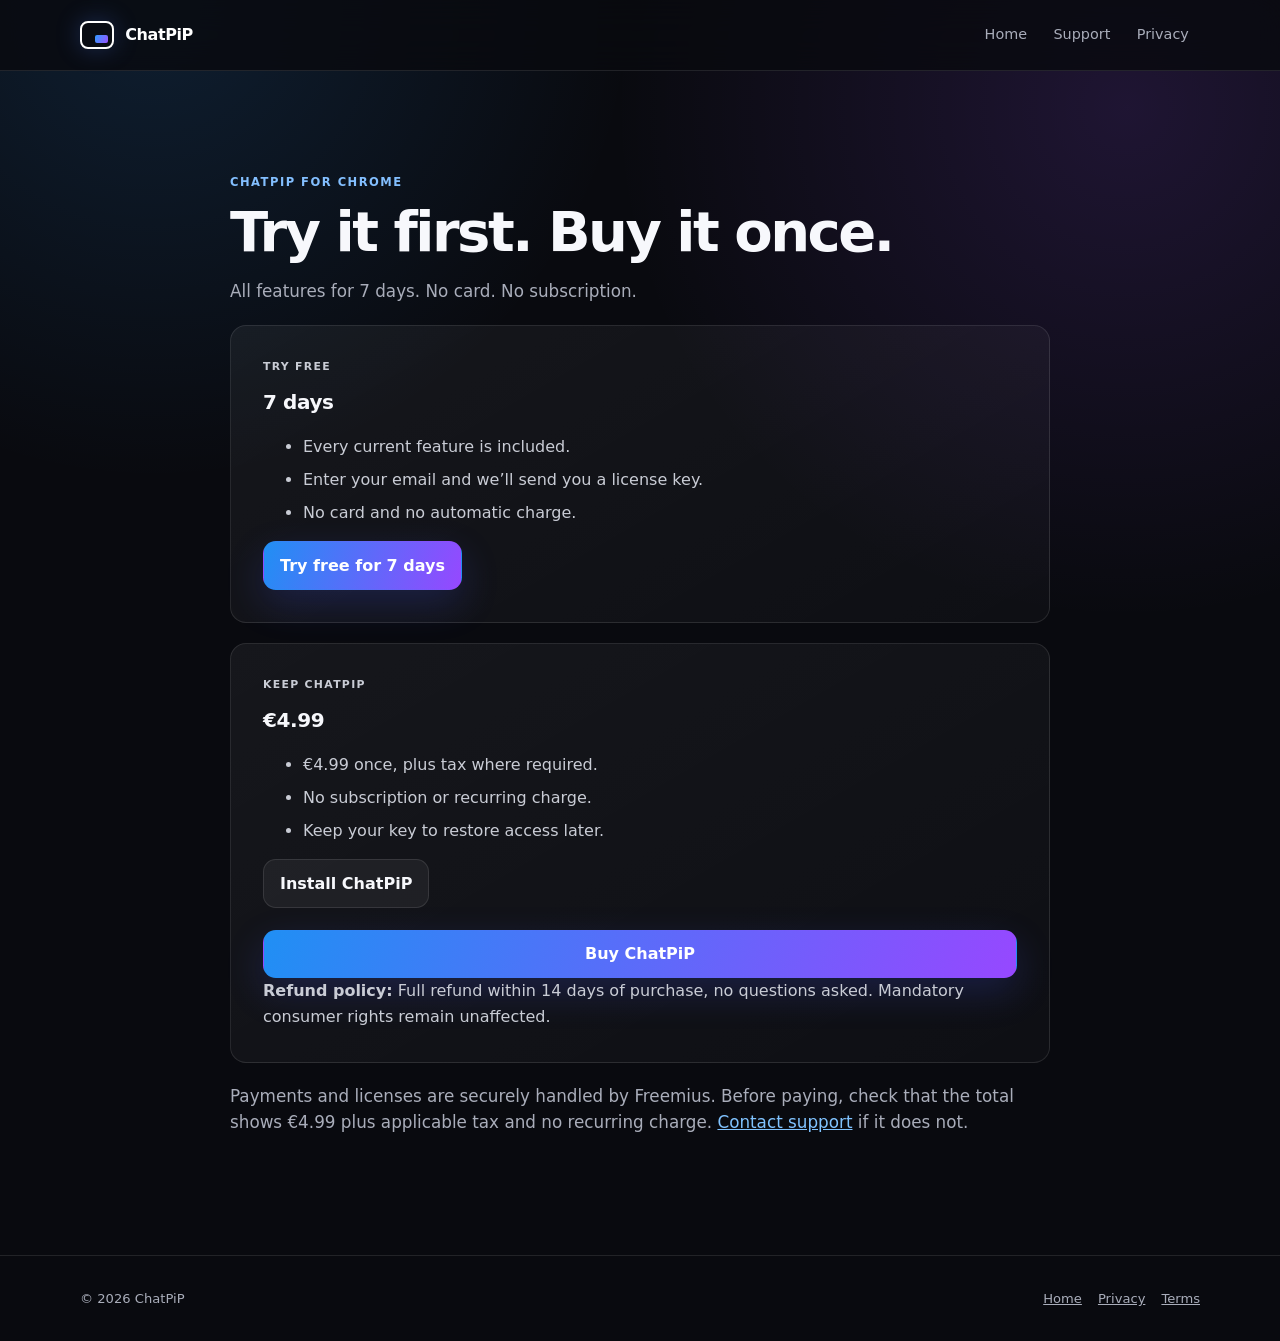
==== chatpip/buy.html @ f103b869 "Publish the ChatPiP website" ====
<!doctype html>
<html lang="en">
  <head>
    <meta charset="utf-8">
    <meta name="viewport" content="width=device-width, initial-scale=1">
    <meta name="description" content="Try ChatPiP free for 7 days or buy it once for Chrome.">
    <meta name="theme-color" content="#090a0f">
    <title>Buy ChatPiP for Chrome</title>
    <link rel="stylesheet" href="styles.css">
  </head>
  <body>
    <a class="skip-link" href="#main">Skip to content</a>
    <header class="site-header">
      <nav class="nav" aria-label="Main navigation">
        <a class="brand" href="index.html" aria-label="ChatPiP home"><span class="brand-mark" aria-hidden="true"></span><span>ChatPiP</span></a>
        <div class="nav-links"><a href="index.html">Home</a><a href="support.html">Support</a><a href="privacy.html">Privacy</a></div>
      </nav>
    </header>

    <main class="legal" id="main">
      <p class="eyebrow">ChatPiP for Chrome</p>
      <h1>Try it first. Buy it once.</h1>
      <p class="legal-lead">All features for 7 days. No card. No subscription.</p>

      <section class="legal-card purchase-summary">
        <p class="plan-name">Try free</p>
        <h2>7 days</h2>
        <ul>
          <li>Every current feature is included.</li>
          <li>Enter your email and we’ll send you a license key.</li>
          <li>No card and no automatic charge.</li>
        </ul>
        <a class="button button-primary trial-action" href="https://checkout.freemius.com/app/36809/plan/61021/?billing_cycle=lifetime&amp;currency=eur&amp;disable_licenses_selector=true&amp;licenses=1&amp;show_upsells=false&amp;trial=free">Try free for 7 days</a>
      </section>

      <section class="legal-card purchase-summary">
        <p class="plan-name">Keep ChatPiP</p>
        <h2>€4.99</h2>
        <ul>
          <li>€4.99 once, plus tax where required.</li>
          <li>No subscription or recurring charge.</li>
          <li>Keep your key to restore access later.</li>
        </ul>
        <a class="button button-secondary" data-store-link="chrome" href="https://chromewebstore.google.com/detail/afnglohgkkpmbeggclalkohkdjbfadai">Install ChatPiP</a>
        <a class="button button-primary plan-action" href="https://checkout.freemius.com/app/36809/plan/61021/?billing_cycle=lifetime&amp;currency=eur&amp;disable_licenses_selector=true&amp;licenses=1&amp;show_upsells=false">Buy ChatPiP</a>
        <p><strong>Refund policy:</strong> <span data-owner-field="chrome-refund-policy">Full refund within 14 days of purchase, no questions asked.</span> Mandatory consumer rights remain unaffected.</p>
      </section>

      <section class="legal-card" id="post-purchase" hidden>
        <h2 id="completion-title">Your key is ready</h2>
        <ol>
          <li>Check <strong id="buyer-email">your email</strong> for the license key.</li>
          <li>Paste it into ChatPiP under “Activate access”.</li>
        </ol>
        <button class="button button-primary" id="open-activation" type="button">Open ChatPiP activation</button>
        <button class="button button-secondary" id="resend-email" type="button" hidden>Resend license email</button>
        <p id="open-activation-fallback" hidden>Open ChatPiP from the Chrome toolbar, open the access page and paste your key under <strong>Activate access</strong>.</p>
      </section>

      <p class="legal-lead">Payments and licenses are securely handled by Freemius. Before paying, check that the total shows €4.99 plus applicable tax and no recurring charge. <a class="inline-link" href="support.html">Contact support</a> if it does not.</p>
    </main>

    <footer class="site-footer"><div class="footer-inner"><span>© 2026 ChatPiP</span><div class="footer-links"><a href="index.html">Home</a><a href="privacy.html">Privacy</a><a href="terms.html">Terms</a></div></div></footer>

    <script type="application/json" id="chatpip-commerce">{"productId":"36809","planId":"61021","extensionId":"afnglohgkkpmbeggclalkohkdjbfadai"}</script>
    <script src="https://checkout.freemius.com/js/v1/" defer></script>
    <script>
      // Progressive enhancement: without this script (or before the values are
      // configured) the checkout button stays a plain link to the Freemius
      // Hosted Checkout, and no post-purchase panel is shown.
      window.addEventListener("DOMContentLoaded", () => {
        let commerce = null;
        try {
          commerce = JSON.parse(document.getElementById("chatpip-commerce").textContent);
        } catch (error) {
          return;
        }
        const configured = value => typeof value === "string" && value !== "" && !value.includes("{{");
        const panel = document.getElementById("post-purchase");
        const completionTitle = document.getElementById("completion-title");
        const buyerEmail = document.getElementById("buyer-email");
        const openActivation = document.getElementById("open-activation");
        const openFallback = document.getElementById("open-activation-fallback");
        const resendButton = document.getElementById("resend-email");
        let resendEndpoint = "";

        function showCompletion(data) {
          completionTitle.textContent = data?.trial ? "Your free trial is ready" : "Your purchase is ready";
          if (typeof data?.user?.email === "string" && data.user.email) buyerEmail.textContent = data.user.email;
          resendEndpoint = typeof data?.user?.resend_email_endpoint === "string" ? data.user.resend_email_endpoint : "";
          resendButton.hidden = resendEndpoint === "";
          panel.hidden = false;
          panel.scrollIntoView({ behavior: "smooth" });
        }

        openActivation.addEventListener("click", async () => {
          const runtime = window.chrome && window.chrome.runtime;
          if (!configured(commerce.extensionId) || !runtime || typeof runtime.sendMessage !== "function") {
            openFallback.hidden = false;
            return;
          }
          try {
            const reply = await runtime.sendMessage(commerce.extensionId, { type: "CHATPIP_OPEN_ACTIVATION" });
            openFallback.hidden = reply && reply.ok === true;
          } catch (error) {
            openFallback.hidden = false;
          }
        });

        resendButton.addEventListener("click", async () => {
          if (!resendEndpoint) return;
          resendButton.disabled = true;
          try {
            await fetch(resendEndpoint, { method: "POST" });
            resendButton.textContent = "License email sent again";
          } catch (error) {
            resendButton.disabled = false;
          }
        });

        const purchaseAction = document.querySelector(".plan-action");
        const trialAction = document.querySelector(".trial-action");
        if (!purchaseAction || !trialAction || !configured(commerce.productId) || !configured(commerce.planId) || !window.FS || !window.FS.Checkout) return;
        const checkout = new window.FS.Checkout({ product_id: commerce.productId });
        const openCheckout = (event, trial = false) => {
          event.preventDefault();
          checkout.open({
            plan_id: commerce.planId,
            billing_cycle: "lifetime",
            currency: "eur",
            licenses: 1,
            disable_licenses_selector: true,
            show_upsells: false,
            language: "auto",
            ...(trial ? { trial: "free" } : {}),
            purchaseCompleted: showCompletion,
            success: showCompletion
          });
        };
        purchaseAction.addEventListener("click", event => openCheckout(event));
        trialAction.addEventListener("click", event => openCheckout(event, true));
      });
    </script>
  </body>
</html>
---- chatpip/styles.css ----
:root {
  color-scheme: dark;
  --bg: #090a0f;
  --panel: #12131b;
  --panel-strong: #171923;
  --line: rgba(255, 255, 255, 0.1);
  --muted: #a9adba;
  --text: #f7f8fc;
  --blue: #2f9cff;
  --purple: #9b52ff;
  --green: #64dda7;
  --max: 1120px;
  font-family: Inter, ui-sans-serif, system-ui, -apple-system, BlinkMacSystemFont, "Segoe UI", sans-serif;
  font-synthesis: none;
}

* {
  box-sizing: border-box;
}

html {
  scroll-behavior: smooth;
}

body {
  min-width: 320px;
  margin: 0;
  color: var(--text);
  background:
    radial-gradient(circle at 12% 0%, rgba(47, 156, 255, 0.14), transparent 30rem),
    radial-gradient(circle at 88% 8%, rgba(155, 82, 255, 0.15), transparent 32rem),
    var(--bg);
  line-height: 1.6;
}

a {
  color: inherit;
}

a:focus-visible,
button:focus-visible,
summary:focus-visible {
  outline: 3px solid var(--blue);
  outline-offset: 4px;
}

.skip-link {
  position: fixed;
  z-index: 100;
  top: 1rem;
  left: 1rem;
  padding: 0.65rem 0.9rem;
  color: #08090d;
  background: white;
  border-radius: 0.6rem;
  transform: translateY(-200%);
}

.skip-link:focus {
  transform: none;
}

.site-header {
  position: relative;
  z-index: 10;
  border-bottom: 1px solid var(--line);
  background: rgba(9, 10, 15, 0.82);
  backdrop-filter: blur(18px);
}

.nav,
.footer-inner,
.section,
.hero,
.legal {
  width: min(calc(100% - 2rem), var(--max));
  margin-inline: auto;
}

.nav {
  min-height: 70px;
  display: flex;
  align-items: center;
  justify-content: space-between;
  gap: 1.25rem;
}

.brand {
  display: inline-flex;
  align-items: center;
  gap: 0.7rem;
  color: white;
  font-weight: 760;
  letter-spacing: -0.025em;
  text-decoration: none;
}

.brand-mark {
  position: relative;
  width: 34px;
  height: 28px;
  border: 2px solid white;
  border-radius: 8px;
  box-shadow: 0 0 24px rgba(81, 133, 255, 0.25);
}

.brand-mark::after {
  content: "";
  position: absolute;
  right: 4px;
  bottom: 4px;
  width: 13px;
  height: 8px;
  border-radius: 2px;
  background: linear-gradient(120deg, var(--blue), var(--purple));
}

.nav-links {
  display: flex;
  flex-wrap: wrap;
  justify-content: flex-end;
  gap: 0.25rem;
}

.nav-links a {
  padding: 0.45rem 0.7rem;
  color: var(--muted);
  border-radius: 0.6rem;
  font-size: 0.9rem;
  text-decoration: none;
}

.nav-links a:hover,
.nav-links a[aria-current="page"] {
  color: white;
  background: rgba(255, 255, 255, 0.07);
}

.hero {
  min-height: 650px;
  display: grid;
  grid-template-columns: minmax(0, 0.92fr) minmax(430px, 1.08fr);
  align-items: center;
  gap: clamp(2rem, 6vw, 5.25rem);
  padding-block: clamp(4rem, 9vw, 7rem);
}

.eyebrow,
.status-pill {
  text-transform: uppercase;
  letter-spacing: 0.13em;
  font-size: 0.72rem;
  font-weight: 760;
}

.eyebrow {
  color: #83bfff;
}

h1,
h2,
h3,
p {
  margin-top: 0;
}

h1 {
  max-width: 12ch;
  margin-bottom: 1.35rem;
  font-size: clamp(3rem, 7vw, 5.8rem);
  line-height: 0.96;
  letter-spacing: -0.065em;
}

.gradient-text {
  color: transparent;
  background: linear-gradient(105deg, #70c7ff 5%, #ba75ff 80%);
  background-clip: text;
}

.hero-copy {
  max-width: 56ch;
  color: #c8cbd5;
  font-size: clamp(1rem, 2vw, 1.15rem);
}

.actions,
.store-status {
  display: flex;
  flex-wrap: wrap;
  gap: 0.7rem;
}

.actions {
  margin: 2rem 0 1.4rem;
}

.platform-note {
  max-width: 58ch;
  margin-top: 0.8rem;
  color: var(--muted);
  font-size: 0.78rem;
  line-height: 1.5;
}

.button {
  display: inline-flex;
  min-height: 46px;
  align-items: center;
  justify-content: center;
  padding: 0.65rem 1rem;
  border: 1px solid var(--line);
  border-radius: 0.8rem;
  font-weight: 720;
  text-decoration: none;
}

.button-primary {
  color: white;
  border-color: transparent;
  background: linear-gradient(110deg, #208ff4, #9648ff);
  box-shadow: 0 14px 38px rgba(68, 91, 255, 0.2);
}

.button-secondary {
  background: rgba(255, 255, 255, 0.055);
}

.button:hover {
  transform: translateY(-1px);
  filter: brightness(1.08);
}

.status-pill {
  display: inline-flex;
  align-items: center;
  gap: 0.45rem;
  padding: 0.45rem 0.65rem;
  color: var(--muted);
  border: 1px solid var(--line);
  border-radius: 999px;
  background: rgba(255, 255, 255, 0.035);
}

.status-dot {
  width: 7px;
  height: 7px;
  border-radius: 50%;
  background: var(--green);
  box-shadow: 0 0 12px rgba(100, 221, 167, 0.8);
}

.status-dot.planned {
  background: #b995ff;
  box-shadow: 0 0 12px rgba(185, 149, 255, 0.65);
}

.product-frame {
  position: relative;
  min-width: 0;
  overflow: hidden;
  border: 1px solid rgba(255, 255, 255, 0.15);
  border-radius: 1.2rem;
  background: #11121a;
  box-shadow: 0 40px 90px rgba(0, 0, 0, 0.46);
  transform: rotate(1.4deg);
}

.product-header,
.product-toolbar {
  display: flex;
  align-items: center;
  gap: 0.55rem;
  padding: 0.7rem 0.85rem;
  border-bottom: 1px solid var(--line);
}

.product-header {
  min-height: 43px;
  color: #c9ccd6;
  font-size: 0.78rem;
}

.traffic {
  width: 8px;
  height: 8px;
  border-radius: 50%;
  background: #4d5060;
  box-shadow: 14px 0 #4d5060, 28px 0 #4d5060;
  margin-right: 1.75rem;
}

.product-toolbar {
  justify-content: space-between;
  color: #e8e9ee;
  font-size: 0.76rem;
  font-weight: 700;
}

.toolbar-tag {
  padding: 0.25rem 0.5rem;
  border: 1px solid var(--line);
  border-radius: 0.4rem;
  color: #b9bdca;
}

.product-main {
  display: grid;
  grid-template-columns: minmax(0, 1fr) 34%;
  min-height: 360px;
}

.video-demo {
  position: relative;
  overflow: hidden;
  min-height: 360px;
  background:
    linear-gradient(180deg, transparent 60%, rgba(0, 0, 0, 0.58)),
    radial-gradient(circle at 62% 42%, rgba(121, 92, 255, 0.72), transparent 18%),
    linear-gradient(145deg, #233455 0 30%, #171b32 30% 55%, #382054 55%);
}

.video-demo::before,
.video-demo::after {
  content: "";
  position: absolute;
  border-radius: 50%;
  background: rgba(81, 170, 255, 0.65);
  filter: blur(1px);
}

.video-demo::before {
  width: 190px;
  height: 190px;
  top: 27%;
  left: 12%;
}

.video-demo::after {
  width: 130px;
  height: 130px;
  top: 16%;
  right: 10%;
  background: rgba(184, 77, 255, 0.55);
}

.live-label {
  position: absolute;
  z-index: 2;
  top: 0.9rem;
  left: 0.9rem;
  padding: 0.25rem 0.45rem;
  border-radius: 0.35rem;
  background: #ed3d66;
  font-size: 0.62rem;
  font-weight: 800;
}

.video-caption {
  position: absolute;
  z-index: 2;
  right: 1rem;
  bottom: 0.8rem;
  left: 1rem;
  display: flex;
  align-items: flex-end;
  justify-content: space-between;
  gap: 1rem;
  font-size: 0.72rem;
}

.video-caption strong {
  display: block;
  font-size: 0.92rem;
}

.chat-demo {
  display: flex;
  flex-direction: column;
  min-width: 0;
  background: #15161e;
}

.chat-title {
  padding: 0.75rem;
  border-bottom: 1px solid var(--line);
  font-size: 0.72rem;
  font-weight: 780;
}

.chat-lines {
  display: flex;
  flex: 1;
  flex-direction: column;
  justify-content: flex-end;
  gap: 0.8rem;
  padding: 0.75rem;
  color: #d4d6df;
  font-size: 0.68rem;
  line-height: 1.35;
}

.chat-lines p {
  margin: 0;
}

.chat-lines strong {
  color: #6ac5ff;
}

.chat-lines p:nth-child(2) strong,
.chat-lines p:nth-child(5) strong {
  color: #b77aff;
}

.chat-input {
  margin: 0.7rem;
  padding: 0.55rem;
  border: 1px solid #555967;
  border-radius: 0.4rem;
  color: #9296a4;
  font-size: 0.65rem;
}

.section {
  padding-block: clamp(4rem, 8vw, 6.5rem);
}

.section + .section {
  border-top: 1px solid var(--line);
}

.section-heading {
  max-width: 720px;
  margin-bottom: 2.5rem;
}

.section h2,
.legal h1 {
  margin-bottom: 1rem;
  font-size: clamp(2rem, 5vw, 3.5rem);
  line-height: 1.05;
  letter-spacing: -0.045em;
}

.section-heading p,
.legal-lead {
  color: var(--muted);
  font-size: 1.05rem;
}

.feature-grid {
  display: grid;
  grid-template-columns: repeat(3, minmax(0, 1fr));
  gap: 0.9rem;
}

.card,
.legal-card,
details {
  border: 1px solid var(--line);
  border-radius: 1rem;
  background: linear-gradient(150deg, rgba(255, 255, 255, 0.055), rgba(255, 255, 255, 0.025));
}

.card {
  position: relative;
  min-height: 190px;
  padding: 1.25rem;
}

.card-tier,
.plan-name {
  color: #82c4ff;
  font-size: 0.68rem;
  font-weight: 800;
  letter-spacing: 0.12em;
  text-transform: uppercase;
}

.card-tier {
  position: absolute;
  top: 1.15rem;
  right: 1.15rem;
}

.card-tier.premium,
.premium-plan-card .plan-name {
  color: #c198ff;
}

.card-icon {
  display: grid;
  width: 36px;
  height: 36px;
  place-items: center;
  margin-bottom: 1.8rem;
  border-radius: 0.7rem;
  color: #bf9cff;
  background: rgba(155, 82, 255, 0.12);
  font-weight: 800;
}

.card h3 {
  margin-bottom: 0.5rem;
  font-size: 1rem;
}

.card p {
  margin: 0;
  color: var(--muted);
  font-size: 0.9rem;
}

.plan-grid {
  display: grid;
  grid-template-columns: repeat(2, minmax(0, 1fr));
  gap: 1rem;
}

.plan-grid-single {
  grid-template-columns: minmax(0, 32rem);
}

.plan-card {
  padding: clamp(1.3rem, 4vw, 2rem);
  border: 1px solid var(--line);
  border-radius: 1.2rem;
  background: linear-gradient(150deg, rgba(255, 255, 255, 0.055), rgba(255, 255, 255, 0.025));
}

.premium-plan-card {
  border-color: rgba(155, 82, 255, 0.4);
  background: linear-gradient(145deg, rgba(155, 82, 255, 0.13), rgba(255, 255, 255, 0.025));
}

.plan-card h3 {
  margin-bottom: 1.2rem;
  font-size: 1.3rem;
}

.plan-card ul {
  display: grid;
  gap: 0.55rem;
  margin: 0;
  padding-left: 1.2rem;
  color: var(--muted);
}

.plan-action {
  width: 100%;
  margin-top: 1.4rem;
}

.privacy-banner {
  display: grid;
  grid-template-columns: 1fr auto;
  align-items: center;
  gap: 2rem;
  padding: clamp(1.5rem, 4vw, 2.5rem);
  border: 1px solid rgba(100, 221, 167, 0.22);
  border-radius: 1.2rem;
  background: linear-gradient(130deg, rgba(100, 221, 167, 0.09), rgba(47, 156, 255, 0.06));
}

.privacy-banner h2 {
  margin-bottom: 0.6rem;
  font-size: clamp(1.7rem, 4vw, 2.6rem);
}

.privacy-banner p {
  max-width: 65ch;
  margin: 0;
  color: #bec4ca;
}

.site-footer {
  border-top: 1px solid var(--line);
}

.footer-inner {
  display: flex;
  align-items: flex-start;
  justify-content: space-between;
  gap: 2rem;
  padding-block: 2rem;
  color: var(--muted);
  font-size: 0.82rem;
}

.footer-links {
  display: flex;
  flex-wrap: wrap;
  justify-content: flex-end;
  gap: 1rem;
}

.footer-links a:hover {
  color: white;
}

.legal {
  max-width: 820px;
  padding-block: clamp(3.5rem, 8vw, 6.5rem);
}

.legal h1 {
  max-width: none;
}

.legal-meta {
  margin-bottom: 2.5rem;
  color: #7eddb0;
  font-size: 0.82rem;
  font-weight: 720;
}

.legal-card {
  margin: 1.25rem 0;
  padding: clamp(1.2rem, 4vw, 2rem);
}

.legal-card h2 {
  margin-bottom: 0.7rem;
  font-size: 1.25rem;
  letter-spacing: -0.02em;
}

.legal-card h3 {
  margin: 1.35rem 0 0.45rem;
  font-size: 1rem;
}

.legal-card p:last-child,
.legal-card ul:last-child {
  margin-bottom: 0;
}

.legal-card p,
.legal-card li {
  color: #c9ccd5;
}

.legal-card li + li {
  margin-top: 0.45rem;
}

.contact-box {
  border-color: rgba(47, 156, 255, 0.3);
  background: linear-gradient(145deg, rgba(47, 156, 255, 0.1), rgba(155, 82, 255, 0.07));
}

.contact-value {
  display: inline-block;
  padding: 0.45rem 0.7rem;
  border: 1px solid var(--line);
  border-radius: 0.55rem;
  background: rgba(0, 0, 0, 0.22);
  font-weight: 700;
}

.owner-value {
  color: #fff;
  font-weight: 600;
}

.faq-list {
  display: grid;
  gap: 0.7rem;
  margin-top: 1.5rem;
}

details {
  padding: 1rem 1.1rem;
}

summary {
  cursor: pointer;
  font-weight: 720;
}

details p,
details ol {
  margin: 0.8rem 0 0;
  color: #c9ccd5;
}

.notice {
  padding: 0.85rem 1rem;
  border-left: 3px solid #ffc96b;
  color: #d5d0c3;
  background: rgba(255, 201, 107, 0.07);
}

.inline-link {
  color: #80c3ff;
}

@media (max-width: 860px) {
  .hero {
    grid-template-columns: 1fr;
    min-height: auto;
  }

  .hero h1 {
    max-width: 10ch;
  }

  .product-frame {
    max-width: 640px;
    transform: none;
  }

  .feature-grid {
    grid-template-columns: repeat(2, minmax(0, 1fr));
  }
}

@media (max-width: 600px) {
  .nav {
    align-items: flex-start;
    flex-direction: column;
    padding-block: 0.85rem;
  }

  .nav-links {
    justify-content: flex-start;
    margin-left: -0.7rem;
  }

  .hero {
    padding-top: 3.25rem;
  }

  h1 {
    font-size: clamp(2.8rem, 15vw, 4.2rem);
  }

  .product-main {
    grid-template-columns: 1fr;
  }

  .video-demo {
    min-height: 250px;
  }

  .chat-demo {
    min-height: 190px;
  }

  .chat-lines {
    flex-direction: row;
    flex-wrap: wrap;
    justify-content: flex-start;
  }

  .chat-lines p:nth-child(n + 4) {
    display: none;
  }

  .feature-grid {
    grid-template-columns: 1fr;
  }

  .plan-grid {
    grid-template-columns: 1fr;
  }

  .privacy-banner,
  .footer-inner {
    grid-template-columns: 1fr;
    align-items: flex-start;
    flex-direction: column;
  }

  .footer-links {
    justify-content: flex-start;
  }
}

@media (prefers-reduced-motion: reduce) {
  html {
    scroll-behavior: auto;
  }

  *,
  *::before,
  *::after {
    scroll-behavior: auto !important;
    transition: none !important;
  }
}
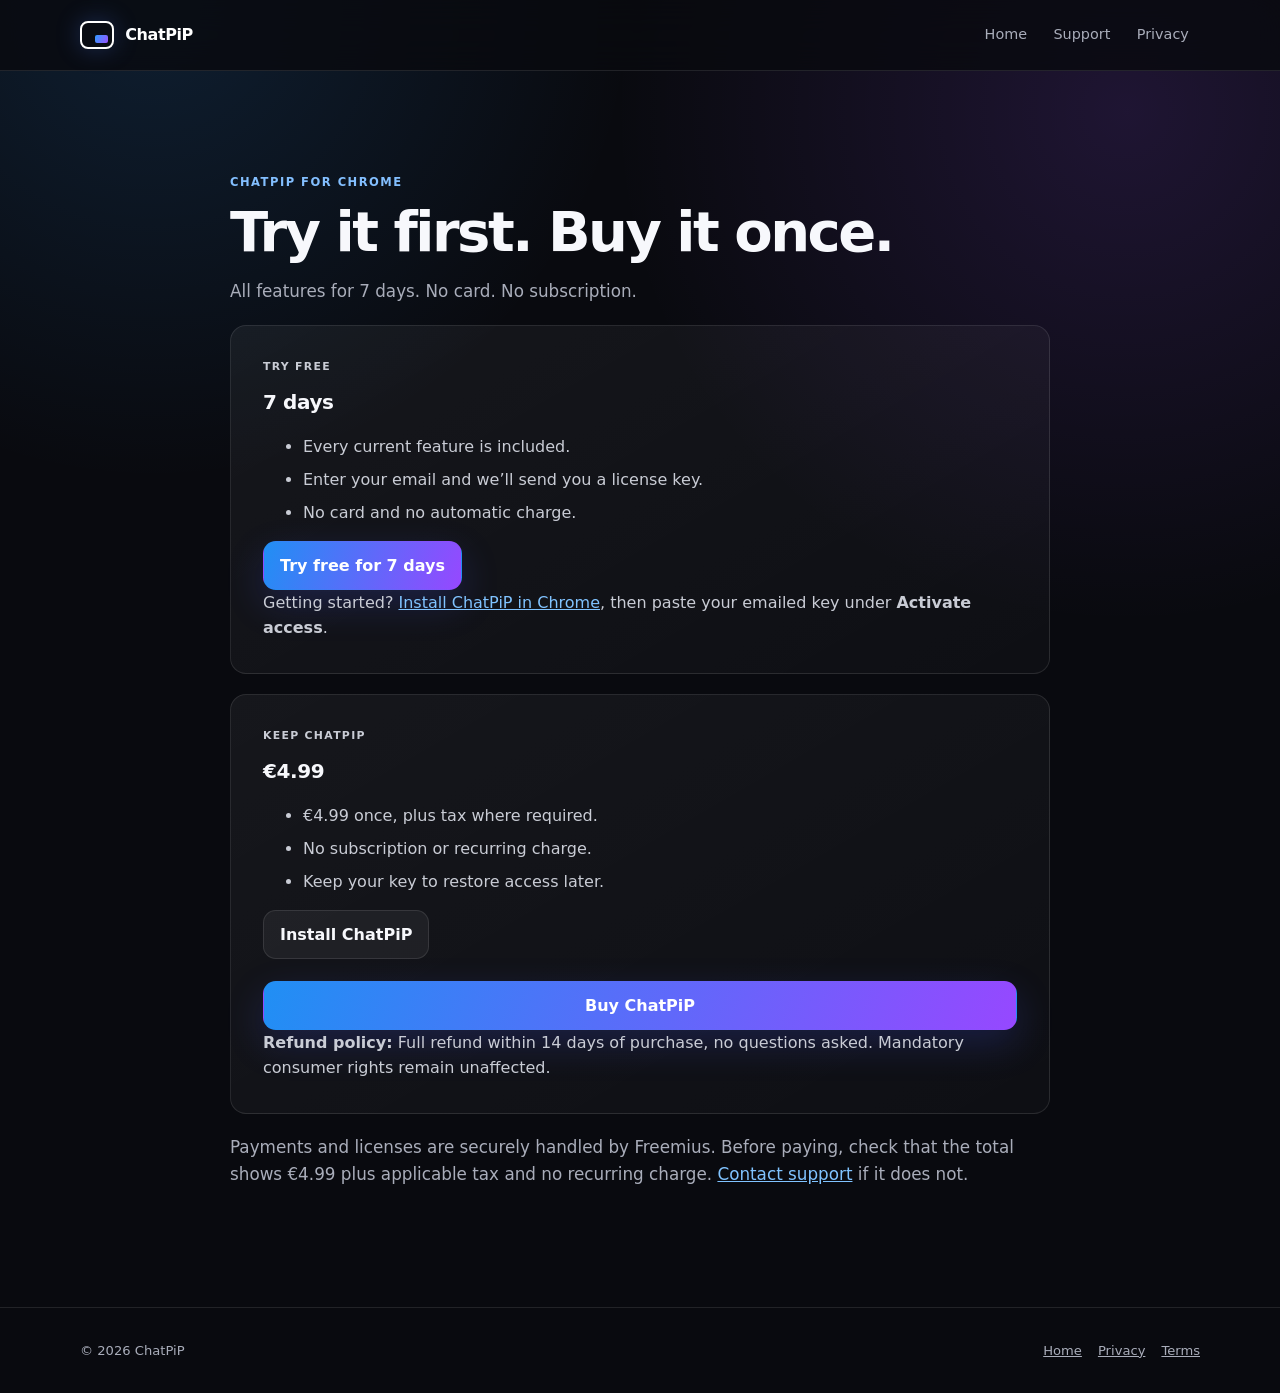
==== commit f2bafb3c: "fix(chatpip): make installation and activation easier to find" ====
--- a/chatpip/buy.html
+++ b/chatpip/buy.html
@@ -31,6 +31,7 @@
           <li>No card and no automatic charge.</li>
         </ul>
         <a class="button button-primary trial-action" href="https://checkout.freemius.com/app/36809/plan/61021/?billing_cycle=lifetime&amp;currency=eur&amp;disable_licenses_selector=true&amp;licenses=1&amp;show_upsells=false&amp;trial=free">Try free for 7 days</a>
+        <p>Getting started? <a class="inline-link" data-store-link="chrome" href="https://chromewebstore.google.com/detail/afnglohgkkpmbeggclalkohkdjbfadai">Install ChatPiP in Chrome</a>, then paste your emailed key under <strong>Activate access</strong>.</p>
       </section>
 
       <section class="legal-card purchase-summary">
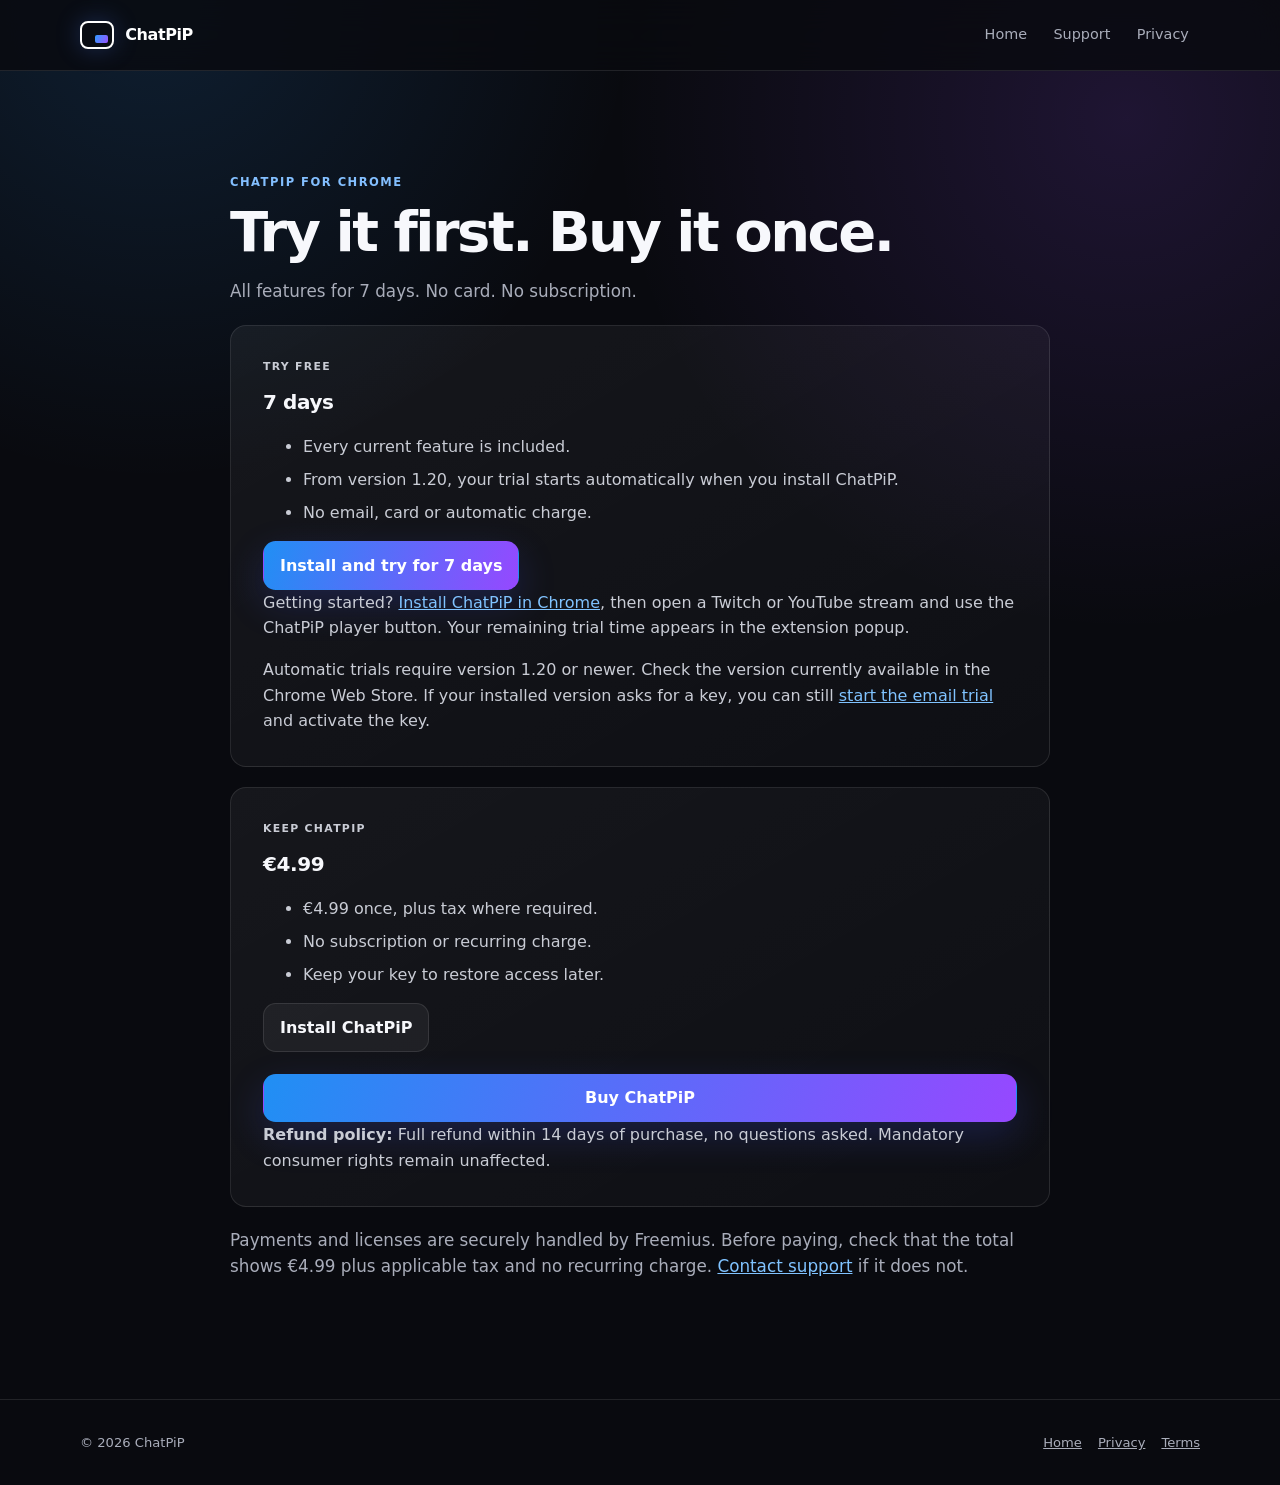
==== commit 12f0fdbb: "feat(chatpip): document automatic trial from version 1.20" ====
--- a/chatpip/buy.html
+++ b/chatpip/buy.html
@@ -27,11 +27,12 @@
         <h2>7 days</h2>
         <ul>
           <li>Every current feature is included.</li>
-          <li>Enter your email and we’ll send you a license key.</li>
-          <li>No card and no automatic charge.</li>
+          <li>From version 1.20, your trial starts automatically when you install ChatPiP.</li>
+          <li>No email, card or automatic charge.</li>
         </ul>
-        <a class="button button-primary trial-action" href="https://checkout.freemius.com/app/36809/plan/61021/?billing_cycle=lifetime&amp;currency=eur&amp;disable_licenses_selector=true&amp;licenses=1&amp;show_upsells=false&amp;trial=free">Try free for 7 days</a>
-        <p>Getting started? <a class="inline-link" data-store-link="chrome" href="https://chromewebstore.google.com/detail/afnglohgkkpmbeggclalkohkdjbfadai">Install ChatPiP in Chrome</a>, then paste your emailed key under <strong>Activate access</strong>.</p>
+        <a class="button button-primary trial-install" data-store-link="chrome" href="https://chromewebstore.google.com/detail/afnglohgkkpmbeggclalkohkdjbfadai">Install and try for 7 days</a>
+        <p>Getting started? <a class="inline-link" data-store-link="chrome" href="https://chromewebstore.google.com/detail/afnglohgkkpmbeggclalkohkdjbfadai">Install ChatPiP in Chrome</a>, then open a Twitch or YouTube stream and use the ChatPiP player button. Your remaining trial time appears in the extension popup.</p>
+        <p>Automatic trials require version 1.20 or newer. Check the version currently available in the Chrome Web Store. If your installed version asks for a key, you can still <a class="inline-link" href="https://checkout.freemius.com/app/36809/plan/61021/?billing_cycle=lifetime&amp;currency=eur&amp;disable_licenses_selector=true&amp;licenses=1&amp;show_upsells=false&amp;trial=free">start the email trial</a> and activate the key.</p>
       </section>
 
       <section class="legal-card purchase-summary">
@@ -55,6 +56,7 @@
         </ol>
         <button class="button button-primary" id="open-activation" type="button">Open ChatPiP activation</button>
         <button class="button button-secondary" id="resend-email" type="button" hidden>Resend license email</button>
+        <p id="resend-email-error" role="alert" hidden>Email request failed. Try again or <a class="inline-link" href="support.html">contact support</a> to get your key.</p>
         <p id="open-activation-fallback" hidden>Open ChatPiP from the Chrome toolbar, open the access page and paste your key under <strong>Activate access</strong>.</p>
       </section>
 
@@ -83,6 +85,7 @@
         const openActivation = document.getElementById("open-activation");
         const openFallback = document.getElementById("open-activation-fallback");
         const resendButton = document.getElementById("resend-email");
+        const resendError = document.getElementById("resend-email-error");
         let resendEndpoint = "";
 
         function showCompletion(data) {
@@ -111,19 +114,21 @@
         resendButton.addEventListener("click", async () => {
           if (!resendEndpoint) return;
           resendButton.disabled = true;
+          resendError.hidden = true;
           try {
-            await fetch(resendEndpoint, { method: "POST" });
-            resendButton.textContent = "License email sent again";
+            const response = await fetch(resendEndpoint, { method: "POST" });
+            if (!response.ok) throw new Error("Email request failed");
+            resendButton.textContent = "License email requested";
           } catch (error) {
             resendButton.disabled = false;
+            resendError.hidden = false;
           }
         });
 
         const purchaseAction = document.querySelector(".plan-action");
-        const trialAction = document.querySelector(".trial-action");
-        if (!purchaseAction || !trialAction || !configured(commerce.productId) || !configured(commerce.planId) || !window.FS || !window.FS.Checkout) return;
+        if (!purchaseAction || !configured(commerce.productId) || !configured(commerce.planId) || !window.FS || !window.FS.Checkout) return;
         const checkout = new window.FS.Checkout({ product_id: commerce.productId });
-        const openCheckout = (event, trial = false) => {
+        const openCheckout = event => {
           event.preventDefault();
           checkout.open({
             plan_id: commerce.planId,
@@ -133,13 +138,11 @@
             disable_licenses_selector: true,
             show_upsells: false,
             language: "auto",
-            ...(trial ? { trial: "free" } : {}),
             purchaseCompleted: showCompletion,
             success: showCompletion
           });
         };
         purchaseAction.addEventListener("click", event => openCheckout(event));
-        trialAction.addEventListener("click", event => openCheckout(event, true));
       });
     </script>
   </body>
